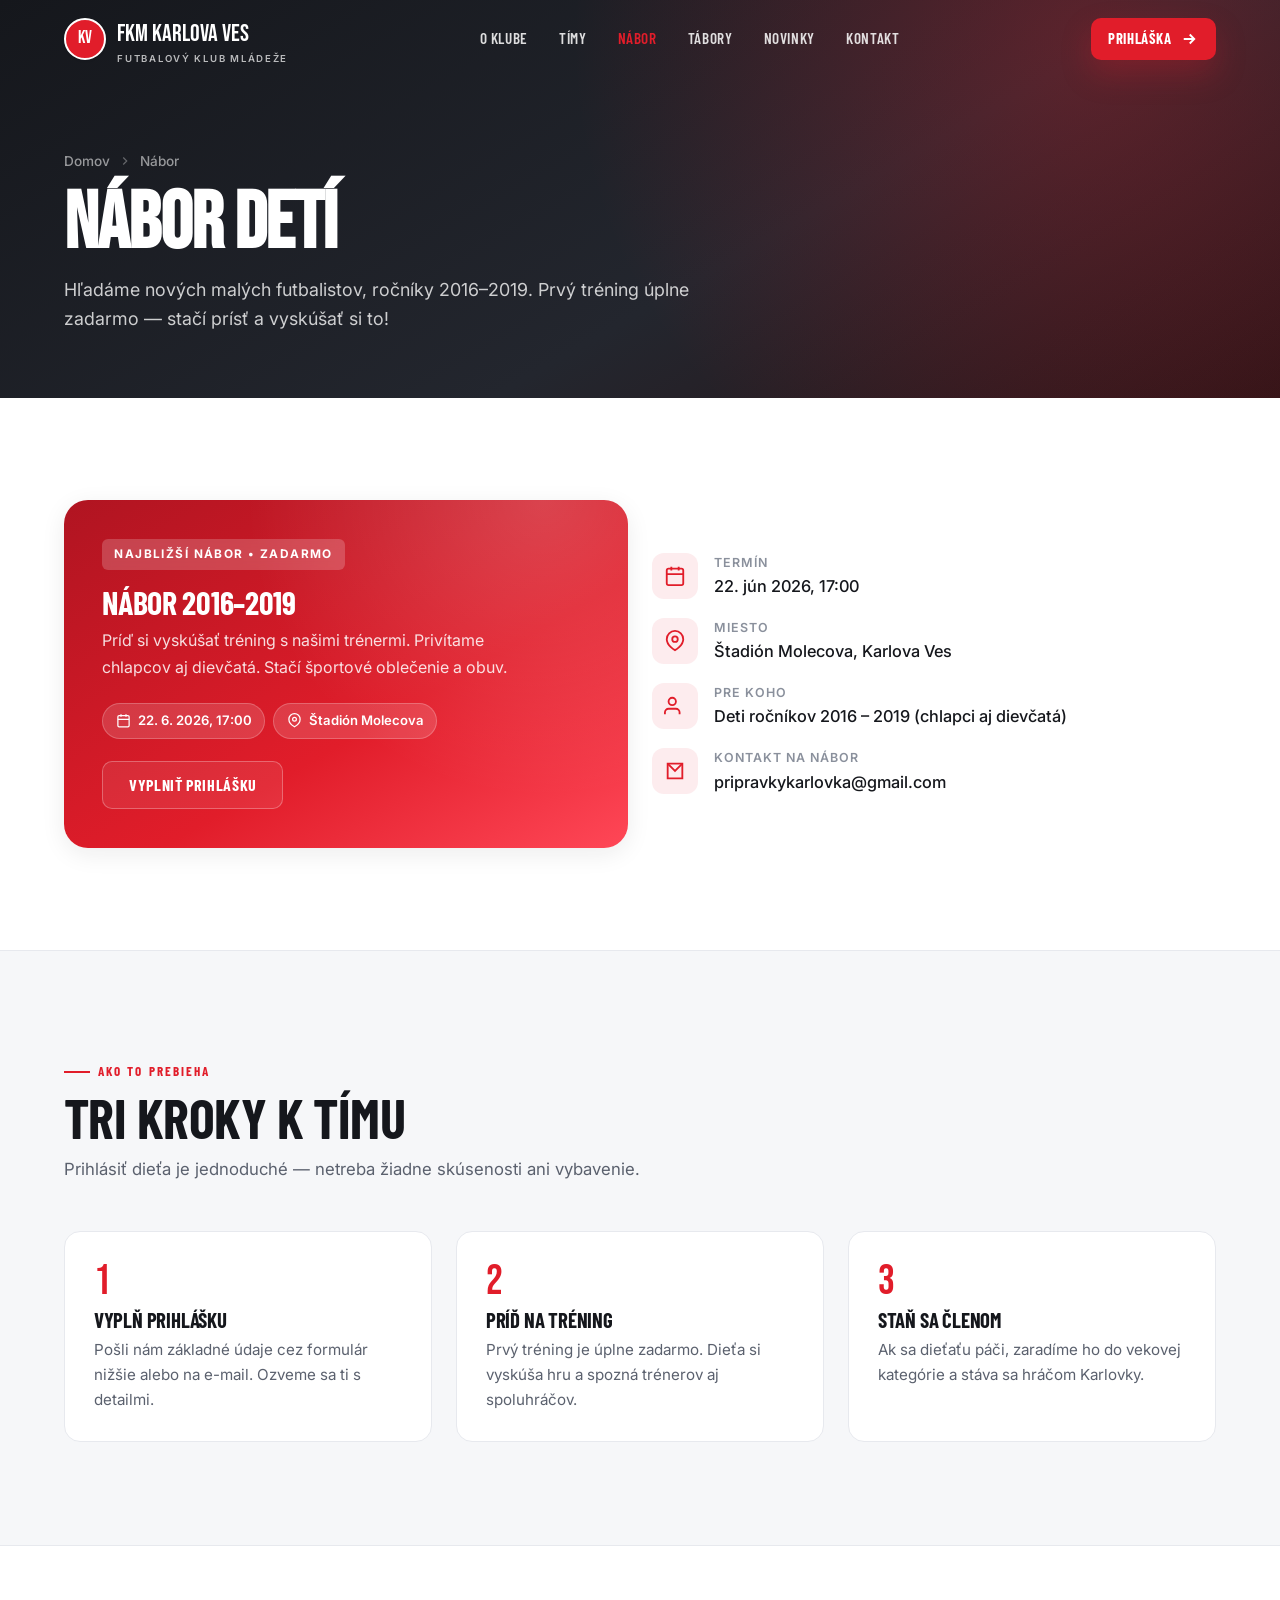
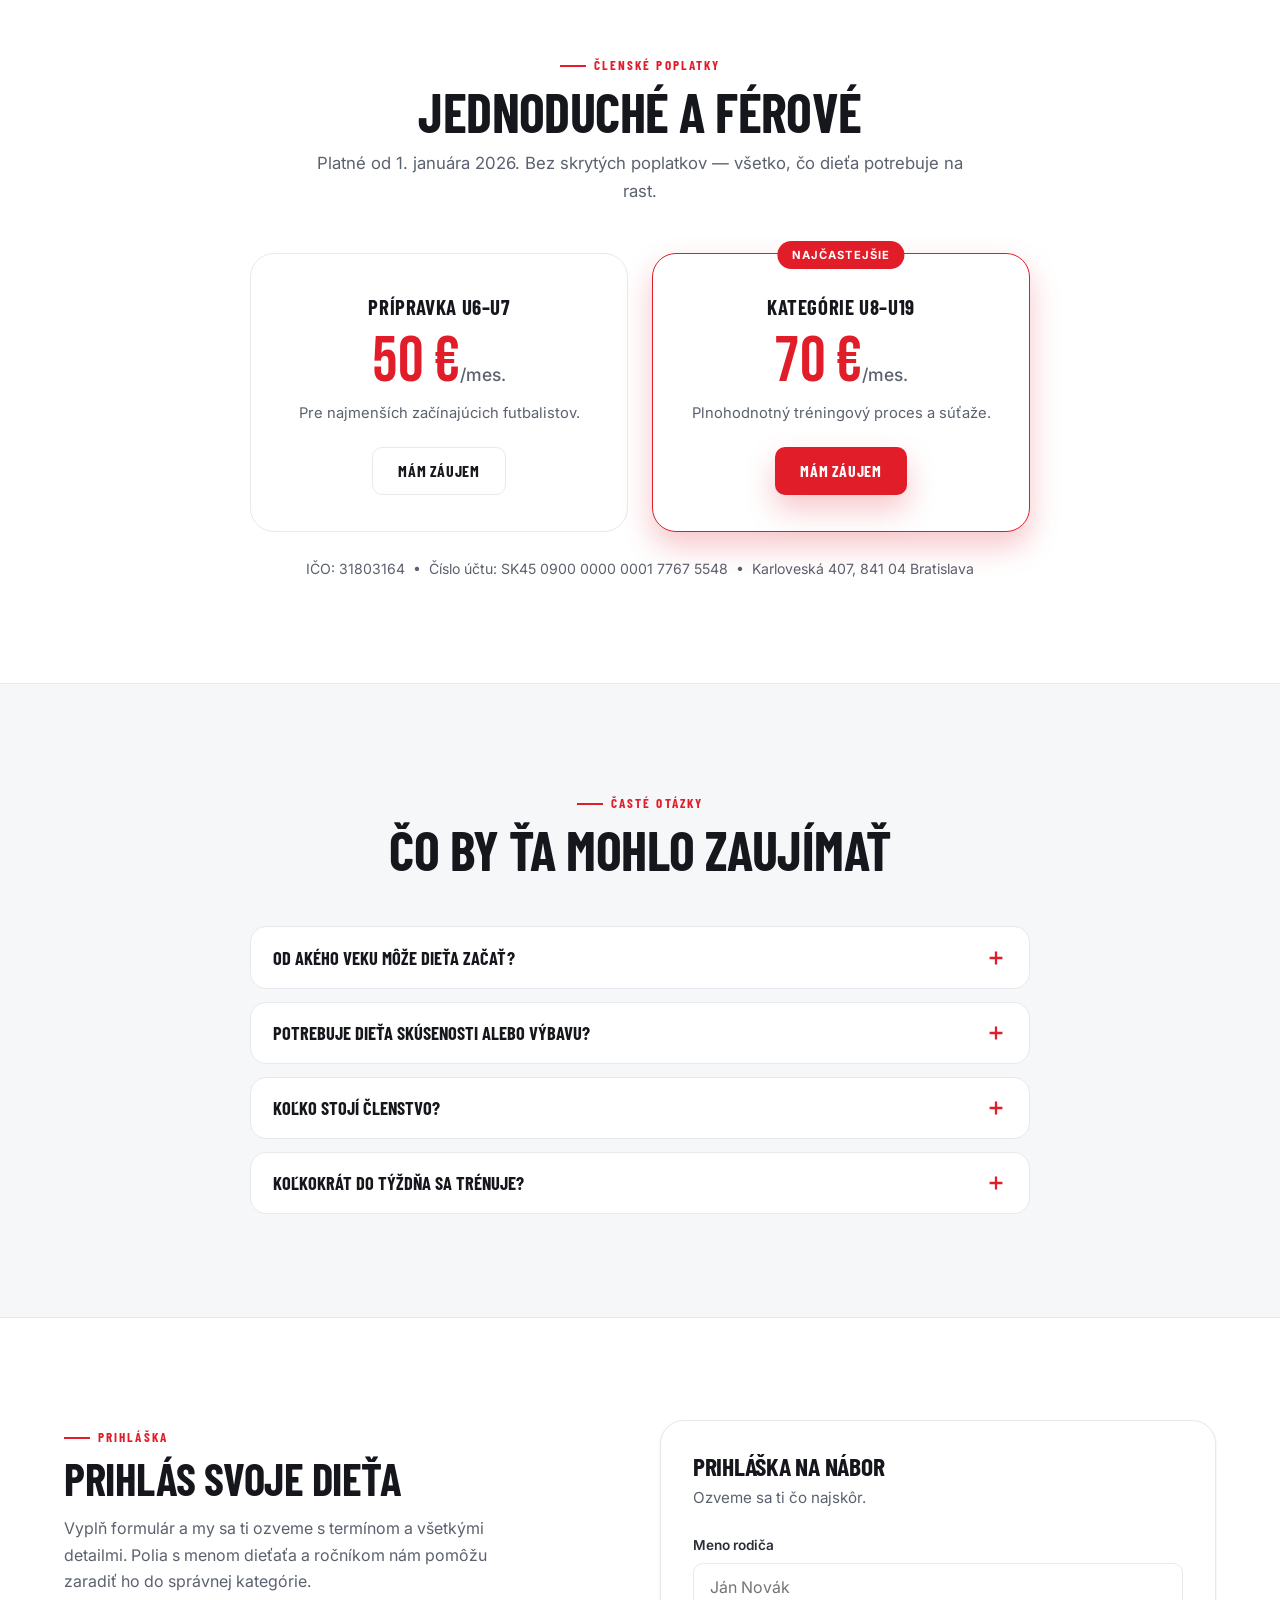
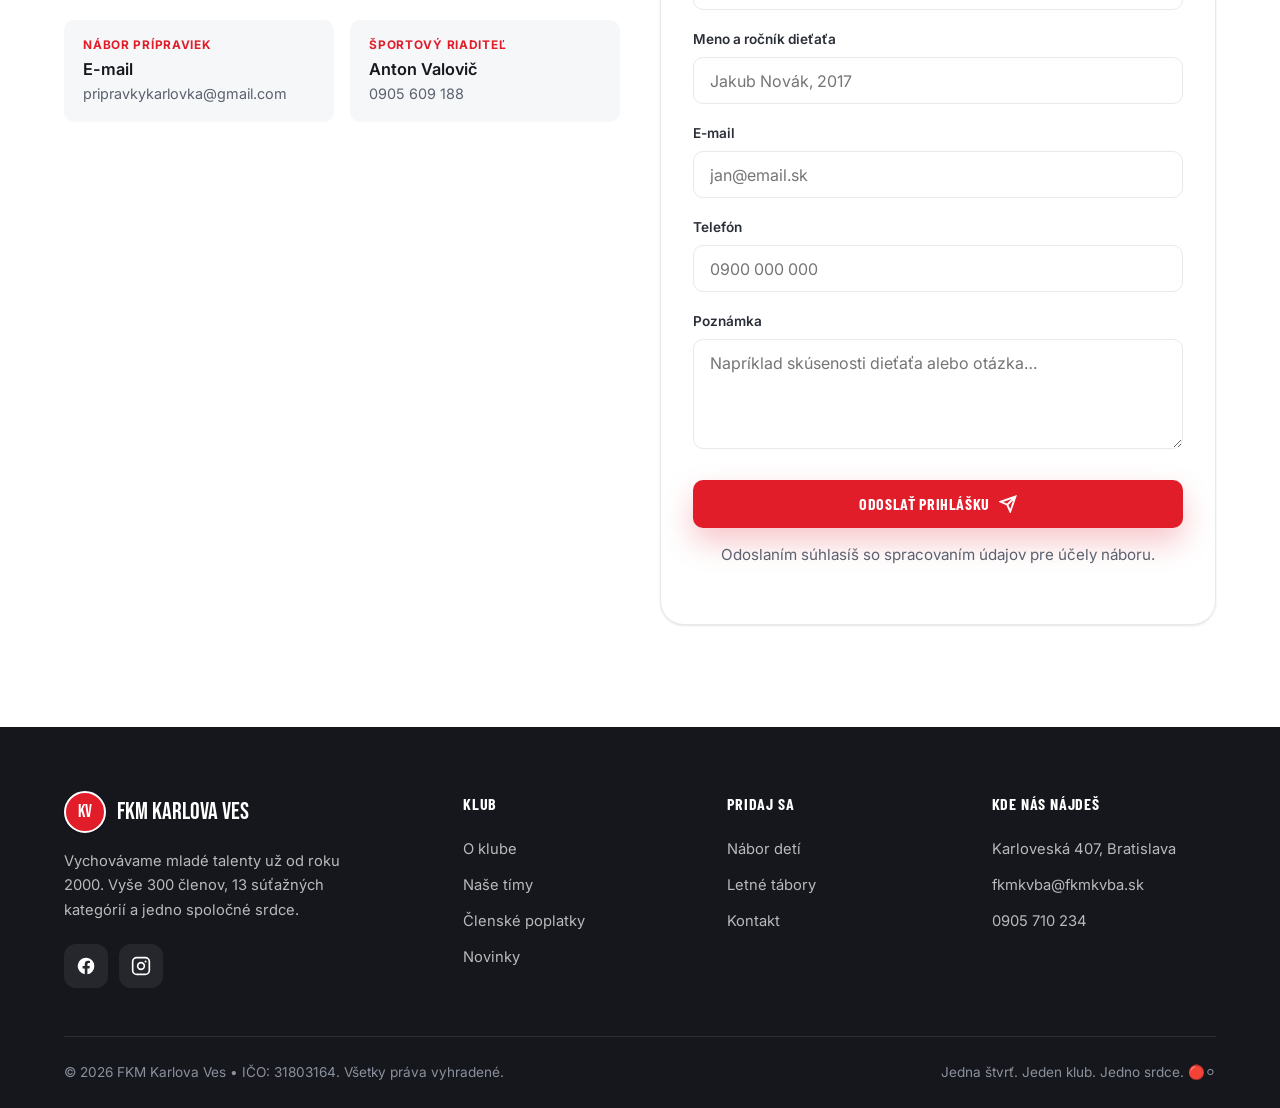
==== nabor.html @ a213abb6 "Add files via upload" ====
<!DOCTYPE html>
<html lang="sk">
<head>
<meta charset="UTF-8" />
<meta name="viewport" content="width=device-width, initial-scale=1.0" />
<title>Nábor detí — FKM Karlova Ves | Ročníky 2016–2019</title>
<meta name="description" content="Nábor detí do FKM Karlova Ves — ročníky 2016–2019, 22. júna 2026 o 17:00 na štadióne Molecova. Prvý tréning zadarmo. Členské poplatky a postup prihlásenia." />
<meta name="theme-color" content="#E11D2A" />
<link rel="preconnect" href="https://fonts.googleapis.com" />
<link rel="preconnect" href="https://fonts.gstatic.com" crossorigin />
<link href="https://fonts.googleapis.com/css2?family=Bebas+Neue&family=Barlow+Condensed:wght@500;600;700;800&family=Inter:wght@400;500;600;700&display=swap" rel="stylesheet" />
<link rel="stylesheet" href="css/styles.css" />
</head>
<body>

<header class="header" id="header">
  <div class="container nav">
    <a href="index.html" class="brand" aria-label="FKM Karlova Ves – domov"><span class="crest">KV</span><span>FKM Karlova Ves<small>Futbalový klub mládeže</small></span></a>
    <nav class="nav-links" aria-label="Hlavná navigácia">
      <a href="o-klube.html">O klube</a><a href="timy.html">Tímy</a><a href="nabor.html" class="active">Nábor</a><a href="tabory.html">Tábory</a><a href="novinky.html">Novinky</a><a href="kontakt.html">Kontakt</a>
    </nav>
    <div class="nav-cta nav-actions"><a href="#prihlaska" class="btn btn-primary">Prihláška <svg viewBox="0 0 24 24" fill="none" stroke="currentColor" stroke-width="2.5"><path d="M5 12h14M13 6l6 6-6 6"/></svg></a></div>
    <button class="burger" id="burger" aria-label="Otvoriť menu" aria-expanded="false"><svg viewBox="0 0 24 24" fill="none" stroke="currentColor" stroke-width="2"><path d="M4 7h16M4 12h16M4 17h16"/></svg></button>
  </div>
</header>
<div class="mobile-menu" id="mobileMenu">
  <div class="mm-top"><span class="brand"><span class="crest">KV</span></span><button class="mm-close" id="mmClose" aria-label="Zavrieť menu"><svg viewBox="0 0 24 24" fill="none" stroke="currentColor" stroke-width="2"><path d="M6 6l12 12M18 6L6 18"/></svg></button></div>
  <a href="o-klube.html">O klube</a><a href="timy.html">Tímy</a><a href="nabor.html">Nábor</a><a href="tabory.html">Tábory</a><a href="novinky.html">Novinky</a><a href="kontakt.html">Kontakt</a>
</div>

<section class="page-hero">
  <div class="container">
    <div class="breadcrumb"><a href="index.html">Domov</a><svg viewBox="0 0 24 24" fill="none" stroke="currentColor" stroke-width="2"><path d="M9 6l6 6-6 6"/></svg><span>Nábor</span></div>
    <h1>Nábor detí</h1>
    <p>Hľadáme nových malých futbalistov, ročníky 2016–2019. Prvý tréning úplne zadarmo — stačí prísť a vyskúšať si to!</p>
  </div>
</section>

<!-- KEY INFO -->
<section>
  <div class="container">
    <div class="highlights">
      <article class="promo promo-rec reveal">
        <div class="pc">
          <span class="ptag">Najbližší nábor • zadarmo</span>
          <h3>Nábor 2016–2019</h3>
          <p>Príď si vyskúšať tréning s našimi trénermi. Privítame chlapcov aj dievčatá. Stačí športové oblečenie a obuv.</p>
          <div class="pmeta">
            <span class="chip"><svg viewBox="0 0 24 24" fill="none" stroke="currentColor" stroke-width="2"><rect x="3" y="4" width="18" height="18" rx="2"/><path d="M16 2v4M8 2v4M3 10h18"/></svg>22. 6. 2026, 17:00</span>
            <span class="chip"><svg viewBox="0 0 24 24" fill="none" stroke="currentColor" stroke-width="2"><path d="M21 10c0 7-9 12-9 12s-9-5-9-12a9 9 0 0118 0z"/><circle cx="12" cy="10" r="3"/></svg>Štadión Molecova</span>
          </div>
          <a href="#prihlaska" class="btn btn-ghost">Vyplniť prihlášku</a>
        </div>
      </article>
      <div class="reveal" style="display:flex;flex-direction:column;justify-content:center;gap:1.1rem">
        <div class="info-row" style="border:none;padding:0;display:flex;gap:1rem">
          <div class="info-ic"><svg viewBox="0 0 24 24" fill="none" stroke="currentColor" stroke-width="2"><rect x="3" y="4" width="18" height="18" rx="2"/><path d="M16 2v4M8 2v4M3 10h18"/></svg></div>
          <div><div class="lbl">Termín</div><div class="val">22. jún 2026, 17:00</div></div>
        </div>
        <div class="info-row" style="border:none;padding:0;display:flex;gap:1rem">
          <div class="info-ic"><svg viewBox="0 0 24 24" fill="none" stroke="currentColor" stroke-width="2"><path d="M21 10c0 7-9 12-9 12s-9-5-9-12a9 9 0 0118 0z"/><circle cx="12" cy="10" r="3"/></svg></div>
          <div><div class="lbl">Miesto</div><div class="val">Štadión Molecova, Karlova Ves</div></div>
        </div>
        <div class="info-row" style="border:none;padding:0;display:flex;gap:1rem">
          <div class="info-ic"><svg viewBox="0 0 24 24" fill="none" stroke="currentColor" stroke-width="2"><path d="M17 21v-2a4 4 0 00-4-4H5a4 4 0 00-4 4v2"/><circle cx="9" cy="7" r="4"/></svg></div>
          <div><div class="lbl">Pre koho</div><div class="val">Deti ročníkov 2016 – 2019 (chlapci aj dievčatá)</div></div>
        </div>
        <div class="info-row" style="border:none;padding:0;display:flex;gap:1rem">
          <div class="info-ic"><svg viewBox="0 0 24 24" fill="none" stroke="currentColor" stroke-width="2"><path d="M4 4h16v16H4z"/><path d="M4 4l8 8 8-8"/></svg></div>
          <div><div class="lbl">Kontakt na nábor</div><div class="val"><a href="mailto:pripravkykarlovka@gmail.com">pripravkykarlovka@gmail.com</a></div></div>
        </div>
      </div>
    </div>
  </div>
</section>

<!-- STEPS -->
<section class="stats-band">
  <div class="container">
    <div class="section-head reveal">
      <span class="eyebrow">Ako to prebieha</span>
      <h2>Tri kroky k tímu</h2>
      <p>Prihlásiť dieťa je jednoduché — netreba žiadne skúsenosti ani vybavenie.</p>
    </div>
    <div class="steps">
      <div class="step reveal"><div class="num">1</div><h3>Vyplň prihlášku</h3><p>Pošli nám základné údaje cez formulár nižšie alebo na e-mail. Ozveme sa ti s detailmi.</p></div>
      <div class="step reveal"><div class="num">2</div><h3>Príď na tréning</h3><p>Prvý tréning je úplne zadarmo. Dieťa si vyskúša hru a spozná trénerov aj spoluhráčov.</p></div>
      <div class="step reveal"><div class="num">3</div><h3>Staň sa členom</h3><p>Ak sa dieťaťu páči, zaradíme ho do vekovej kategórie a stáva sa hráčom Karlovky.</p></div>
    </div>
  </div>
</section>

<!-- FEES -->
<section id="poplatky">
  <div class="container">
    <div class="section-head center reveal">
      <span class="eyebrow">Členské poplatky</span>
      <h2>Jednoduché a férové</h2>
      <p>Platné od 1. januára 2026. Bez skrytých poplatkov — všetko, čo dieťa potrebuje na rast.</p>
    </div>
    <div class="fees-wrap reveal">
      <div class="fee-card">
        <div class="cat-name">Prípravka U6–U7</div>
        <div class="price">50 €<small>/mes.</small></div>
        <p class="desc">Pre najmenších začínajúcich futbalistov.</p>
        <a href="#prihlaska" class="btn btn-outline">Mám záujem</a>
      </div>
      <div class="fee-card feature-fee">
        <div class="cat-name">Kategórie U8–U19</div>
        <div class="price">70 €<small>/mes.</small></div>
        <p class="desc">Plnohodnotný tréningový proces a súťaže.</p>
        <a href="#prihlaska" class="btn btn-primary">Mám záujem</a>
      </div>
    </div>
    <p class="fee-note">IČO: 31803164 &nbsp;•&nbsp; Číslo účtu: SK45 0900 0000 0001 7767 5548 &nbsp;•&nbsp; Karloveská 407, 841 04 Bratislava</p>
  </div>
</section>

<!-- FAQ -->
<section class="stats-band">
  <div class="container">
    <div class="section-head center reveal">
      <span class="eyebrow">Časté otázky</span>
      <h2>Čo by ťa mohlo zaujímať</h2>
    </div>
    <div class="faq reveal">
      <div class="faq-item">
        <button class="faq-q" aria-expanded="false">Od akého veku môže dieťa začať?<svg viewBox="0 0 24 24" fill="none" stroke="currentColor" stroke-width="2.5"><path d="M12 5v14M5 12h14"/></svg></button>
        <div class="faq-a"><div class="faq-a-inner">Deti prijímame už od približne 5 rokov (kategória U6–U7). Aktuálny nábor je zameraný na ročníky 2016 – 2019, no ozvi sa nám aj v prípade iného veku — radi nájdeme vhodnú kategóriu.</div></div>
      </div>
      <div class="faq-item">
        <button class="faq-q" aria-expanded="false">Potrebuje dieťa skúsenosti alebo výbavu?<svg viewBox="0 0 24 24" fill="none" stroke="currentColor" stroke-width="2.5"><path d="M12 5v14M5 12h14"/></svg></button>
        <div class="faq-a"><div class="faq-a-inner">Nie. Na prvý tréning stačí športové oblečenie, obuv a chuť hrať. Žiadne predchádzajúce skúsenosti nie sú potrebné — všetko sa naučí u nás.</div></div>
      </div>
      <div class="faq-item">
        <button class="faq-q" aria-expanded="false">Koľko stojí členstvo?<svg viewBox="0 0 24 24" fill="none" stroke="currentColor" stroke-width="2.5"><path d="M12 5v14M5 12h14"/></svg></button>
        <div class="faq-a"><div class="faq-a-inner">Od 1. 1. 2026 je členské 70 € mesačne pre kategórie U8–U19 a 50 € mesačne pre U6–U7. Prvý tréning na nábore je zadarmo.</div></div>
      </div>
      <div class="faq-item">
        <button class="faq-q" aria-expanded="false">Koľkokrát do týždňa sa trénuje?<svg viewBox="0 0 24 24" fill="none" stroke="currentColor" stroke-width="2.5"><path d="M12 5v14M5 12h14"/></svg></button>
        <div class="faq-a"><div class="faq-a-inner">Závisí od kategórie — prípravky zvyčajne 2× týždenne, žiaci a dorast 3–4× týždenne. Presný rozpis dostaneš pri zaradení do tímu.</div></div>
      </div>
    </div>
  </div>
</section>

<!-- FORM -->
<section id="prihlaska">
  <div class="container">
    <div class="contact-wrap">
      <div class="reveal">
        <span class="eyebrow">Prihláška</span>
        <h2 style="font-size:clamp(2rem,4vw,2.8rem);text-transform:uppercase;margin:.4rem 0 .8rem">Prihlás svoje dieťa</h2>
        <p style="color:var(--muted);max-width:46ch">Vyplň formulár a my sa ti ozveme s termínom a všetkými detailmi. Polia s menom dieťaťa a ročníkom nám pomôžu zaradiť ho do správnej kategórie.</p>
        <div class="staff-grid" style="margin-top:1.6rem">
          <div class="staff"><div class="role">Nábor prípraviek</div><div class="name">E-mail</div><div class="ph"><a href="mailto:pripravkykarlovka@gmail.com">pripravkykarlovka@gmail.com</a></div></div>
          <div class="staff"><div class="role">Športový riaditeľ</div><div class="name">Anton Valovič</div><div class="ph">0905 609 188</div></div>
        </div>
      </div>
      <form class="form-card reveal" id="contactForm" novalidate>
        <h3>Prihláška na nábor</h3>
        <p>Ozveme sa ti čo najskôr.</p>
        <div class="field"><label for="cf-parent">Meno rodiča</label><input id="cf-parent" name="parent" type="text" placeholder="Ján Novák" required /></div>
        <div class="field"><label for="cf-child">Meno a ročník dieťaťa</label><input id="cf-child" name="child" type="text" placeholder="Jakub Novák, 2017" required /></div>
        <div class="field"><label for="cf-email">E-mail</label><input id="cf-email" name="email" type="email" placeholder="jan@email.sk" required /></div>
        <div class="field"><label for="cf-phone">Telefón</label><input id="cf-phone" name="phone" type="tel" placeholder="0900 000 000" /></div>
        <div class="field"><label for="cf-msg">Poznámka</label><textarea id="cf-msg" name="message" placeholder="Napríklad skúsenosti dieťaťa alebo otázka…"></textarea></div>
        <button type="submit" class="btn btn-primary">Odoslať prihlášku <svg viewBox="0 0 24 24" fill="none" stroke="currentColor" stroke-width="2.5"><path d="M22 2L11 13M22 2l-7 20-4-9-9-4z"/></svg></button>
        <p class="form-note">Odoslaním súhlasíš so spracovaním údajov pre účely náboru.</p>
      </form>
    </div>
  </div>
</section>

<footer class="footer">
  <div class="container">
    <div class="footer-grid">
      <div>
        <a href="index.html" class="brand"><span class="crest">KV</span><span>FKM Karlova Ves</span></a>
        <p class="footer-about">Vychovávame mladé talenty už od roku 2000. Vyše 300 členov, 13 súťažných kategórií a jedno spoločné srdce.</p>
        <div class="socials">
          <a href="https://facebook.com" class="soc" aria-label="Facebook" target="_blank" rel="noopener"><svg viewBox="0 0 24 24" fill="currentColor"><path d="M22 12a10 10 0 10-11.5 9.9v-7H7.9V12h2.6V9.8c0-2.6 1.5-4 3.9-4 1.1 0 2.3.2 2.3.2v2.5h-1.3c-1.3 0-1.7.8-1.7 1.6V12h2.9l-.5 2.9h-2.4v7A10 10 0 0022 12z"/></svg></a>
          <a href="https://instagram.com" class="soc" aria-label="Instagram" target="_blank" rel="noopener"><svg viewBox="0 0 24 24" fill="none" stroke="currentColor" stroke-width="2"><rect x="2" y="2" width="20" height="20" rx="5"/><circle cx="12" cy="12" r="4"/><circle cx="17.5" cy="6.5" r="1.2" fill="currentColor" stroke="none"/></svg></a>
        </div>
      </div>
      <div><h4>Klub</h4><ul><li><a href="o-klube.html">O klube</a></li><li><a href="timy.html">Naše tímy</a></li><li><a href="nabor.html">Členské poplatky</a></li><li><a href="novinky.html">Novinky</a></li></ul></div>
      <div><h4>Pridaj sa</h4><ul><li><a href="nabor.html">Nábor detí</a></li><li><a href="tabory.html">Letné tábory</a></li><li><a href="kontakt.html">Kontakt</a></li></ul></div>
      <div><h4>Kde nás nájdeš</h4><ul><li><a href="https://maps.google.com/?q=Karloveská+407+Bratislava" target="_blank" rel="noopener">Karloveská 407, Bratislava</a></li><li><a href="mailto:fkmkvba@fkmkvba.sk">fkmkvba@fkmkvba.sk</a></li><li><a href="tel:+421905710234">0905 710 234</a></li></ul></div>
    </div>
    <div class="footer-bottom"><span>© 2026 FKM Karlova Ves • IČO: 31803164. Všetky práva vyhradené.</span><span>Jedna štvrť. Jeden klub. Jedno srdce. 🔴⚪</span></div>
  </div>
</footer>
<script src="js/main.js"></script>
</body>
</html>
---- css/styles.css ----
/* ============ DESIGN TOKENS ============ */
:root{
  --red:        #E11D2A;
  --red-dark:   #B01421;
  --red-soft:   #FDECEE;
  --red-glow:   rgba(225,29,42,.25);

  --ink:        #15171C;
  --ink-2:      #2A2E37;
  --muted:      #5B616E;
  --muted-2:    #8A909C;
  --line:       #E7E9EE;

  --bg:         #FFFFFF;
  --bg-soft:    #F6F7F9;
  --bg-dark:    #15171C;
  --bg-dark-2:  #1D2026;

  --white:      #FFFFFF;

  --font-display: 'Bebas Neue', 'Barlow Condensed', sans-serif;
  --font-head:    'Barlow Condensed', sans-serif;
  --font-body:    'Inter', system-ui, sans-serif;

  --radius:     16px;
  --radius-sm:  10px;
  --radius-lg:  24px;
  --shadow-sm:  0 1px 2px rgba(20,23,28,.06), 0 1px 3px rgba(20,23,28,.05);
  --shadow:     0 6px 24px rgba(20,23,28,.08);
  --shadow-lg:  0 18px 50px rgba(20,23,28,.16);
  --shadow-red: 0 14px 30px var(--red-glow);

  --container:  1200px;
  --ease:       cubic-bezier(.22,.61,.36,1);
}

/* ============ RESET ============ */
*,*::before,*::after{box-sizing:border-box;margin:0;padding:0}
html{scroll-behavior:smooth;-webkit-text-size-adjust:100%}
body{
  font-family:var(--font-body);
  color:var(--ink);
  background:var(--bg);
  line-height:1.65;
  font-size:16px;
  -webkit-font-smoothing:antialiased;
  overflow-x:hidden;
}
img{max-width:100%;display:block}
a{color:inherit;text-decoration:none}
button{font-family:inherit;cursor:pointer;border:none;background:none}
ul{list-style:none}
:focus-visible{outline:3px solid var(--red);outline-offset:2px;border-radius:4px}

/* ============ TYPOGRAPHY ============ */
h1,h2,h3{font-family:var(--font-head);font-weight:700;line-height:1.05;letter-spacing:-.01em}
.display{font-family:var(--font-display);font-weight:400;letter-spacing:.01em;line-height:.92}
.eyebrow{
  font-family:var(--font-head);font-weight:700;text-transform:uppercase;
  letter-spacing:.16em;font-size:.82rem;color:var(--red);
  display:inline-flex;align-items:center;gap:.5rem;
}
.eyebrow::before{content:"";width:26px;height:2px;background:var(--red);display:inline-block}

/* ============ LAYOUT ============ */
.container{width:100%;max-width:var(--container);margin-inline:auto;padding-inline:24px}
section{padding-block:clamp(56px,8vw,104px)}
.section-head{max-width:680px;margin-bottom:48px}
.section-head h2{font-size:clamp(2.1rem,5vw,3.4rem);text-transform:uppercase;margin:.4rem 0 .6rem}
.section-head p{color:var(--muted);font-size:1.05rem}
.section-head.center{margin-inline:auto;text-align:center}
.section-head.center .eyebrow{justify-content:center}

/* ============ BUTTONS ============ */
.btn{
  display:inline-flex;align-items:center;justify-content:center;gap:.55rem;
  font-family:var(--font-head);font-weight:700;text-transform:uppercase;letter-spacing:.04em;
  font-size:1rem;padding:.85rem 1.6rem;border-radius:var(--radius-sm);
  transition:transform .18s var(--ease),box-shadow .18s var(--ease),background .18s var(--ease),color .18s var(--ease);
  white-space:nowrap;line-height:1;min-height:48px;
}
.btn svg{width:18px;height:18px}
.btn-primary{background:var(--red);color:#fff;box-shadow:var(--shadow-red)}
.btn-primary:hover{background:var(--red-dark);transform:translateY(-2px);box-shadow:0 18px 38px var(--red-glow)}
.btn-ghost{background:rgba(255,255,255,.08);color:#fff;border:1.5px solid rgba(255,255,255,.28)}
.btn-ghost:hover{background:rgba(255,255,255,.16);transform:translateY(-2px)}
.btn-dark{background:var(--ink);color:#fff}
.btn-dark:hover{background:#000;transform:translateY(-2px)}
.btn-outline{background:#fff;color:var(--ink);border:1.5px solid var(--line)}
.btn-outline:hover{border-color:var(--red);color:var(--red);transform:translateY(-2px)}
.btn-sm{padding:.55rem 1.1rem;min-height:42px;font-size:.88rem}

/* ============ HEADER ============ */
.header{
  position:fixed;top:0;left:0;right:0;z-index:50;
  transition:background .3s var(--ease),box-shadow .3s var(--ease),padding .3s var(--ease);
  padding:14px 0;
}
.header.scrolled{background:rgba(255,255,255,.92);backdrop-filter:blur(14px);box-shadow:0 1px 0 var(--line),var(--shadow-sm)}
/* solid header variant for pages without a dark hero behind it */
.header.solid{background:rgba(255,255,255,.92);backdrop-filter:blur(14px);box-shadow:0 1px 0 var(--line),var(--shadow-sm)}
.header.solid .brand,.header.solid .nav-links a{color:var(--ink)}
.header.solid .crest{border-color:var(--red)}
.nav{display:flex;align-items:center;justify-content:space-between;gap:1.5rem}
.brand{display:flex;align-items:center;gap:.7rem;font-family:var(--font-display);font-size:1.5rem;color:#fff;transition:color .3s}
.header.scrolled .brand{color:var(--ink)}
.crest{
  width:42px;height:42px;border-radius:50%;flex-shrink:0;
  background:var(--red);display:grid;place-items:center;color:#fff;
  font-family:var(--font-display);font-size:1.15rem;box-shadow:var(--shadow-sm);
  border:2.5px solid #fff;letter-spacing:.02em;
}
.header.scrolled .crest{border-color:var(--red);background:var(--red)}
.brand small{display:block;font-family:var(--font-body);font-size:.6rem;font-weight:600;letter-spacing:.18em;text-transform:uppercase;opacity:.7;line-height:1}
.nav-links{display:flex;align-items:center;gap:.35rem}
.nav-links a{
  font-family:var(--font-head);font-weight:600;text-transform:uppercase;letter-spacing:.04em;
  font-size:.95rem;color:rgba(255,255,255,.85);padding:.5rem .8rem;border-radius:8px;transition:color .2s,background .2s;
}
.header.scrolled .nav-links a{color:var(--ink-2)}
.nav-links a:hover{color:#fff;background:rgba(255,255,255,.12)}
.header.scrolled .nav-links a:hover{color:var(--red);background:var(--red-soft)}
.nav-links a.active{color:var(--red)}
.header.scrolled .nav-links a.active,.header.solid .nav-links a.active{color:var(--red);background:var(--red-soft)}
.nav-cta{display:flex;align-items:center;gap:.6rem}
.nav-actions .btn{padding:.6rem 1.1rem;min-height:42px;font-size:.92rem}
.burger{display:none;width:46px;height:46px;border-radius:10px;background:rgba(255,255,255,.12);color:#fff;place-items:center}
.header.scrolled .burger,.header.solid .burger{background:var(--bg-soft);color:var(--ink)}
.burger svg{width:24px;height:24px}

/* mobile menu */
.mobile-menu{
  position:fixed;inset:0;z-index:60;background:var(--bg-dark);
  display:flex;flex-direction:column;padding:24px;
  transform:translateX(100%);transition:transform .35s var(--ease);
}
.mobile-menu.open{transform:translateX(0)}
.mobile-menu .mm-top{display:flex;justify-content:space-between;align-items:center;margin-bottom:2rem}
.mobile-menu a{
  font-family:var(--font-head);font-weight:700;text-transform:uppercase;font-size:1.6rem;
  color:#fff;padding:.7rem 0;border-bottom:1px solid rgba(255,255,255,.1);letter-spacing:.02em;
}
.mobile-menu a:active{color:var(--red)}
.mm-close{width:46px;height:46px;border-radius:10px;background:rgba(255,255,255,.1);color:#fff;display:grid;place-items:center}
.mm-close svg{width:26px;height:26px}

/* ============ HERO (home) ============ */
.hero{
  position:relative;min-height:100svh;display:flex;align-items:center;
  background:linear-gradient(160deg,#15171C 0%,#23262E 55%,#2C1417 100%);
  color:#fff;overflow:hidden;padding-top:90px;
}
.hero::before{
  content:"";position:absolute;inset:0;
  background:
    radial-gradient(circle at 80% 18%,rgba(225,29,42,.32),transparent 42%),
    radial-gradient(circle at 12% 88%,rgba(225,29,42,.14),transparent 40%);
  pointer-events:none;
}
.hero-grid{
  position:absolute;inset:0;opacity:.06;pointer-events:none;
  background-image:linear-gradient(rgba(255,255,255,.6) 1px,transparent 1px),linear-gradient(90deg,rgba(255,255,255,.6) 1px,transparent 1px);
  background-size:64px 64px;mask-image:radial-gradient(circle at 70% 40%,#000,transparent 75%);
}
.hero .container{position:relative;z-index:2;width:100%}
.hero-inner{display:grid;grid-template-columns:1.15fr .85fr;gap:3rem;align-items:center}
.hero-badge{
  display:inline-flex;align-items:center;gap:.6rem;padding:.45rem .9rem;border-radius:100px;
  background:rgba(255,255,255,.08);border:1px solid rgba(255,255,255,.18);
  font-size:.82rem;font-weight:600;letter-spacing:.04em;margin-bottom:1.4rem;backdrop-filter:blur(8px);
}
.hero-badge .dot{width:8px;height:8px;border-radius:50%;background:#3DDC84;box-shadow:0 0 0 4px rgba(61,220,132,.2);animation:pulse 2s infinite}
@keyframes pulse{50%{box-shadow:0 0 0 8px rgba(61,220,132,0)}}
.hero h1{font-family:var(--font-display);font-size:clamp(3.4rem,9vw,6.6rem);text-transform:uppercase;line-height:.88;margin-bottom:1.2rem}
.hero h1 .accent{color:var(--red);display:block}
.hero-lead{font-size:1.18rem;color:rgba(255,255,255,.82);max-width:48ch;margin-bottom:2rem}
.hero-actions{display:flex;flex-wrap:wrap;gap:.9rem;margin-bottom:2.6rem}
.hero-stats{display:flex;gap:2.4rem;flex-wrap:wrap}
.hero-stat .num{font-family:var(--font-display);font-size:2.6rem;color:#fff;line-height:1}
.hero-stat .num span{color:var(--red)}
.hero-stat .lbl{font-size:.82rem;color:rgba(255,255,255,.6);text-transform:uppercase;letter-spacing:.08em;font-weight:600}

/* hero card */
.hero-card{
  background:rgba(255,255,255,.06);border:1px solid rgba(255,255,255,.14);
  border-radius:var(--radius-lg);padding:1.8rem;backdrop-filter:blur(12px);box-shadow:var(--shadow-lg);
}
.hero-card .hc-tag{display:inline-flex;align-items:center;gap:.4rem;font-size:.72rem;font-weight:700;letter-spacing:.12em;text-transform:uppercase;color:var(--red);background:var(--red-soft);padding:.35rem .7rem;border-radius:6px;margin-bottom:1.1rem}
.hero-card h3{font-size:1.7rem;text-transform:uppercase;margin-bottom:.3rem}
.hero-card p{color:rgba(255,255,255,.72);font-size:.96rem;margin-bottom:1.3rem}
.hc-meta{display:flex;flex-direction:column;gap:.7rem;margin-bottom:1.4rem}
.hc-row{display:flex;align-items:center;gap:.7rem;font-size:.95rem;color:rgba(255,255,255,.9)}
.hc-row svg{width:18px;height:18px;color:var(--red);flex-shrink:0}
.hero-card .btn{width:100%}

/* ============ PAGE HERO (subpages) ============ */
.page-hero{
  position:relative;background:linear-gradient(150deg,#15171C 0%,#23262E 60%,#2C1417 100%);
  color:#fff;padding:150px 0 64px;overflow:hidden;
}
.page-hero::before{
  content:"";position:absolute;inset:0;pointer-events:none;
  background:radial-gradient(circle at 85% 10%,rgba(225,29,42,.3),transparent 45%);
}
.page-hero .container{position:relative;z-index:2}
.breadcrumb{display:flex;align-items:center;gap:.5rem;font-size:.85rem;color:rgba(255,255,255,.55);margin-bottom:1rem;font-weight:500}
.breadcrumb a:hover{color:#fff}
.breadcrumb svg{width:14px;height:14px;opacity:.6}
.page-hero h1{font-family:var(--font-display);font-size:clamp(2.8rem,7vw,5rem);text-transform:uppercase;line-height:.92}
.page-hero p{color:rgba(255,255,255,.78);font-size:1.12rem;max-width:60ch;margin-top:.8rem}

/* marquee */
.marquee{background:var(--red);color:#fff;overflow:hidden;padding:.7rem 0;white-space:nowrap}
.marquee-track{display:inline-flex;gap:3rem;animation:scroll 28s linear infinite;font-family:var(--font-head);font-weight:700;text-transform:uppercase;letter-spacing:.08em;font-size:1rem}
.marquee-track span{display:inline-flex;align-items:center;gap:1rem}
.marquee-track span::after{content:"●";font-size:.5rem;opacity:.7}
@keyframes scroll{to{transform:translateX(-50%)}}

/* ============ STATS / TRUST ============ */
.stats-band{background:var(--bg-soft);border-block:1px solid var(--line)}
.stats-grid{display:grid;grid-template-columns:repeat(4,1fr);gap:1.5rem}
.stat-card{text-align:center;padding:1.2rem}
.stat-card .n{font-family:var(--font-display);font-size:clamp(2.6rem,6vw,3.8rem);color:var(--red);line-height:1}
.stat-card .t{font-family:var(--font-head);font-weight:600;text-transform:uppercase;letter-spacing:.05em;color:var(--ink-2);font-size:1rem;margin-top:.2rem}
.stat-card .s{font-size:.85rem;color:var(--muted)}

/* ============ HIGHLIGHT (recruitment + camp) ============ */
.highlights{display:grid;grid-template-columns:1fr 1fr;gap:1.5rem}
.promo{
  position:relative;border-radius:var(--radius-lg);overflow:hidden;padding:2.4rem;color:#fff;
  min-height:320px;display:flex;flex-direction:column;justify-content:flex-end;
  transition:transform .25s var(--ease),box-shadow .25s var(--ease);box-shadow:var(--shadow);
}
.promo:hover{transform:translateY(-4px);box-shadow:var(--shadow-lg)}
.promo-rec{background:linear-gradient(150deg,#B01421,#E11D2A 60%,#FF4757)}
.promo-camp{background:linear-gradient(150deg,#1D2026,#2A2E37 55%,#3A2418)}
.promo::after{content:"";position:absolute;inset:0;background:radial-gradient(circle at 85% 0%,rgba(255,255,255,.18),transparent 50%);pointer-events:none}
.promo .pc{position:relative;z-index:2}
.promo .ptag{display:inline-block;font-size:.74rem;font-weight:700;letter-spacing:.12em;text-transform:uppercase;background:rgba(255,255,255,.2);padding:.35rem .75rem;border-radius:6px;margin-bottom:1rem;backdrop-filter:blur(4px)}
.promo h3{font-size:2rem;text-transform:uppercase;line-height:1;margin-bottom:.6rem}
.promo p{color:rgba(255,255,255,.85);margin-bottom:1.4rem;max-width:42ch}
.promo .pmeta{display:flex;flex-wrap:wrap;gap:.5rem;margin-bottom:1.4rem}
.chip{display:inline-flex;align-items:center;gap:.4rem;font-size:.82rem;font-weight:600;background:rgba(255,255,255,.14);border:1px solid rgba(255,255,255,.22);padding:.4rem .8rem;border-radius:100px}
.chip svg{width:15px;height:15px}

/* ============ WHY US / FEATURES ============ */
.why-grid{display:grid;grid-template-columns:repeat(3,1fr);gap:1.5rem}
.feature{
  background:#fff;border:1px solid var(--line);border-radius:var(--radius);padding:2rem;
  transition:transform .22s var(--ease),box-shadow .22s var(--ease),border-color .22s var(--ease);
}
.feature:hover{transform:translateY(-4px);box-shadow:var(--shadow);border-color:transparent}
.feature .ic{width:56px;height:56px;border-radius:14px;background:var(--red-soft);color:var(--red);display:grid;place-items:center;margin-bottom:1.2rem}
.feature .ic svg{width:28px;height:28px}
.feature h3{font-size:1.4rem;text-transform:uppercase;margin-bottom:.5rem}
.feature p{color:var(--muted);font-size:.97rem}

/* ============ TEAMS ============ */
.teams-tabs{display:flex;gap:.5rem;flex-wrap:wrap;margin-bottom:2rem}
.tab{
  font-family:var(--font-head);font-weight:600;text-transform:uppercase;letter-spacing:.03em;font-size:.95rem;
  padding:.6rem 1.2rem;border-radius:100px;background:var(--bg-soft);color:var(--ink-2);
  border:1.5px solid transparent;transition:all .2s;min-height:44px;
}
.tab:hover{border-color:var(--line)}
.tab.active{background:var(--ink);color:#fff}
.teams-grid{display:grid;grid-template-columns:repeat(4,1fr);gap:1rem}
.team-card{
  background:#fff;border:1px solid var(--line);border-radius:var(--radius);padding:1.5rem;
  transition:transform .2s var(--ease),box-shadow .2s var(--ease),border-color .2s;position:relative;overflow:hidden;
}
.team-card::before{content:"";position:absolute;top:0;left:0;width:100%;height:4px;background:var(--red);transform:scaleX(0);transform-origin:left;transition:transform .25s var(--ease)}
.team-card:hover{transform:translateY(-4px);box-shadow:var(--shadow);border-color:transparent}
.team-card:hover::before{transform:scaleX(1)}
.team-card .age{font-family:var(--font-display);font-size:2.4rem;color:var(--ink);line-height:1}
.team-card .yr{font-size:.85rem;color:var(--muted);font-weight:500;margin-bottom:.8rem}
.team-card .cat{display:inline-block;font-size:.72rem;font-weight:700;letter-spacing:.08em;text-transform:uppercase;color:var(--red);background:var(--red-soft);padding:.25rem .6rem;border-radius:5px}
.team-card.hidden{display:none}
.team-card .tmeta{margin-top:1rem;padding-top:1rem;border-top:1px solid var(--line);font-size:.85rem;color:var(--muted);display:flex;flex-direction:column;gap:.35rem}
.team-card .tmeta b{color:var(--ink-2);font-weight:600}

/* ============ COACHES ============ */
.coach-grid{display:grid;grid-template-columns:repeat(3,1fr);gap:1.5rem}
.coach-card{background:#fff;border:1px solid var(--line);border-radius:var(--radius);padding:1.8rem;text-align:center;transition:transform .2s,box-shadow .2s}
.coach-card:hover{transform:translateY(-4px);box-shadow:var(--shadow)}
.coach-avatar{width:84px;height:84px;border-radius:50%;margin:0 auto 1rem;background:linear-gradient(140deg,var(--red),var(--red-dark));display:grid;place-items:center;font-family:var(--font-display);font-size:1.8rem;color:#fff}
.coach-card .role{font-size:.74rem;font-weight:700;letter-spacing:.08em;text-transform:uppercase;color:var(--red);margin-bottom:.2rem}
.coach-card .name{font-family:var(--font-head);font-weight:700;font-size:1.35rem;text-transform:uppercase}
.coach-card .meta{color:var(--muted);font-size:.9rem;margin-top:.4rem}

/* ============ TABLE / SCHEDULE ============ */
.table-wrap{overflow-x:auto;border:1px solid var(--line);border-radius:var(--radius);background:#fff}
table.data{width:100%;border-collapse:collapse;min-width:520px}
table.data th,table.data td{padding:.9rem 1.1rem;text-align:left;font-size:.95rem;border-bottom:1px solid var(--line)}
table.data th{font-family:var(--font-head);text-transform:uppercase;letter-spacing:.04em;font-size:.85rem;color:var(--ink-2);background:var(--bg-soft)}
table.data tr:last-child td{border-bottom:none}
table.data td .pill{display:inline-block;font-size:.72rem;font-weight:700;text-transform:uppercase;color:var(--red);background:var(--red-soft);padding:.2rem .5rem;border-radius:5px}

/* ============ FEES ============ */
.fees-wrap{display:grid;grid-template-columns:1fr 1fr;gap:1.5rem;max-width:780px;margin-inline:auto}
.fee-card{
  border:1.5px solid var(--line);border-radius:var(--radius-lg);padding:2.2rem;text-align:center;background:#fff;
  transition:transform .2s,box-shadow .2s;
}
.fee-card.feature-fee{border-color:var(--red);box-shadow:var(--shadow-red);position:relative}
.fee-card.feature-fee::before{content:"Najčastejšie";position:absolute;top:-13px;left:50%;transform:translateX(-50%);background:var(--red);color:#fff;font-size:.7rem;font-weight:700;letter-spacing:.1em;text-transform:uppercase;padding:.3rem .9rem;border-radius:100px}
.fee-card .cat-name{font-family:var(--font-head);font-weight:700;text-transform:uppercase;font-size:1.3rem;letter-spacing:.03em}
.fee-card .price{font-family:var(--font-display);font-size:4rem;color:var(--red);line-height:1;margin:.4rem 0}
.fee-card .price small{font-size:1.1rem;color:var(--muted);font-family:var(--font-body);font-weight:500}
.fee-card .desc{color:var(--muted);font-size:.92rem;margin-bottom:1.4rem}
.fee-note{text-align:center;color:var(--muted);font-size:.88rem;margin-top:1.6rem}

/* ============ PROSE / CONTENT ============ */
.prose{max-width:760px;color:var(--ink-2);font-size:1.05rem}
.prose h2{font-size:clamp(1.8rem,4vw,2.6rem);text-transform:uppercase;margin:2rem 0 .8rem}
.prose h3{font-size:1.5rem;text-transform:uppercase;margin:1.6rem 0 .6rem}
.prose p{margin-bottom:1rem;color:var(--muted)}
.prose ul.ticks{margin:1rem 0 1.4rem;display:grid;gap:.6rem}
.prose ul.ticks li{position:relative;padding-left:2rem;color:var(--ink-2)}
.prose ul.ticks li::before{content:"";position:absolute;left:0;top:2px;width:22px;height:22px;border-radius:50%;background:var(--red-soft);background-image:url("data:image/svg+xml,%3Csvg xmlns='http://www.w3.org/2000/svg' width='14' height='14' viewBox='0 0 24 24' fill='none' stroke='%23E11D2A' stroke-width='3' stroke-linecap='round' stroke-linejoin='round'%3E%3Cpath d='M20 6L9 17l-5-5'/%3E%3C/svg%3E");background-repeat:no-repeat;background-position:center}

/* ============ DOCS LIST ============ */
.doc-list{display:grid;gap:.8rem}
.doc{display:flex;align-items:center;gap:1rem;padding:1.1rem 1.3rem;background:#fff;border:1px solid var(--line);border-radius:var(--radius);transition:border-color .2s,box-shadow .2s,transform .2s}
.doc:hover{border-color:var(--red);box-shadow:var(--shadow-sm);transform:translateX(3px)}
.doc .doc-ic{width:44px;height:44px;border-radius:10px;background:var(--red-soft);color:var(--red);display:grid;place-items:center;flex-shrink:0}
.doc .doc-ic svg{width:22px;height:22px}
.doc .doc-info{flex:1}
.doc .doc-info b{display:block;font-family:var(--font-head);font-weight:700;font-size:1.1rem}
.doc .doc-info span{font-size:.85rem;color:var(--muted)}
.doc .doc-arrow{color:var(--muted-2)}
.doc .doc-arrow svg{width:20px;height:20px}

/* ============ STEPS ============ */
.steps{display:grid;grid-template-columns:repeat(3,1fr);gap:1.5rem;counter-reset:step}
.step{background:#fff;border:1px solid var(--line);border-radius:var(--radius);padding:1.8rem;position:relative}
.step .num{counter-increment:step;font-family:var(--font-display);font-size:2.6rem;color:var(--red);line-height:1}
.step h3{font-size:1.3rem;text-transform:uppercase;margin:.4rem 0 .4rem}
.step p{color:var(--muted);font-size:.95rem}

/* ============ FAQ ============ */
.faq{max-width:780px;margin-inline:auto;display:grid;gap:.8rem}
.faq-item{border:1px solid var(--line);border-radius:var(--radius);background:#fff;overflow:hidden}
.faq-q{width:100%;display:flex;justify-content:space-between;align-items:center;gap:1rem;padding:1.2rem 1.4rem;font-family:var(--font-head);font-weight:700;font-size:1.15rem;text-transform:uppercase;text-align:left;color:var(--ink)}
.faq-q svg{width:22px;height:22px;color:var(--red);flex-shrink:0;transition:transform .25s var(--ease)}
.faq-item.open .faq-q svg{transform:rotate(45deg)}
.faq-a{max-height:0;overflow:hidden;transition:max-height .3s var(--ease)}
.faq-a-inner{padding:0 1.4rem 1.3rem;color:var(--muted)}

/* ============ CTA BAND ============ */
.cta-band{background:linear-gradient(150deg,#B01421,#E11D2A 60%,#FF4757);color:#fff;border-radius:var(--radius-lg);padding:clamp(2.4rem,5vw,3.6rem);text-align:center;position:relative;overflow:hidden}
.cta-band::after{content:"";position:absolute;inset:0;background:radial-gradient(circle at 80% 0%,rgba(255,255,255,.18),transparent 50%);pointer-events:none}
.cta-band>*{position:relative;z-index:2}
.cta-band h2{font-size:clamp(2rem,5vw,3.2rem);text-transform:uppercase;margin-bottom:.6rem}
.cta-band p{color:rgba(255,255,255,.9);max-width:50ch;margin:0 auto 1.6rem}
.cta-band .btn{background:#fff;color:var(--red)}
.cta-band .btn:hover{background:var(--ink);color:#fff}

/* ============ PRESIDENT LETTER ============ */
.letter{background:var(--bg-dark);color:#fff;border-radius:var(--radius-lg);padding:clamp(2rem,5vw,3.5rem);position:relative;overflow:hidden}
.letter::before{content:"\201C";position:absolute;top:-40px;right:-20px;font-family:var(--font-display);font-size:18rem;color:rgba(225,29,42,.12);line-height:1}
.letter-inner{position:relative;z-index:2;display:grid;grid-template-columns:auto 1fr;gap:2rem;align-items:start}
.letter-avatar{width:96px;height:96px;border-radius:50%;background:var(--red);display:grid;place-items:center;font-family:var(--font-display);font-size:2.2rem;color:#fff;flex-shrink:0;border:3px solid rgba(255,255,255,.15)}
.letter blockquote{font-size:1.18rem;line-height:1.7;color:rgba(255,255,255,.9);font-style:normal}
.letter blockquote p{margin-bottom:1rem}
.letter .sign{margin-top:1.4rem;font-family:var(--font-head);font-weight:700;text-transform:uppercase;font-size:1.15rem}
.letter .sign small{display:block;font-family:var(--font-body);font-weight:500;text-transform:none;letter-spacing:0;color:var(--muted-2);font-size:.85rem}
.letter-more{margin-top:1rem;color:var(--red);font-weight:600;background:none;display:inline-flex;align-items:center;gap:.4rem;font-size:.95rem}
.letter-more svg{width:16px;height:16px;transition:transform .2s}
.letter-hidden{max-height:0;overflow:hidden;transition:max-height .4s var(--ease)}
.letter-hidden.open{max-height:600px}

/* ============ NEWS ============ */
.news-grid{display:grid;grid-template-columns:repeat(3,1fr);gap:1.5rem}
.news-card{
  background:#fff;border:1px solid var(--line);border-radius:var(--radius);overflow:hidden;
  transition:transform .22s var(--ease),box-shadow .22s var(--ease);display:flex;flex-direction:column;
}
.news-card:hover{transform:translateY(-4px);box-shadow:var(--shadow)}
.news-thumb{aspect-ratio:16/10;background:linear-gradient(135deg,var(--ink),var(--ink-2));position:relative;display:grid;place-items:center;color:rgba(255,255,255,.25)}
.news-thumb svg{width:48px;height:48px}
.news-thumb .nt-cat{position:absolute;top:12px;left:12px;font-size:.7rem;font-weight:700;letter-spacing:.08em;text-transform:uppercase;background:var(--red);color:#fff;padding:.3rem .7rem;border-radius:6px}
.news-body{padding:1.4rem;flex:1;display:flex;flex-direction:column}
.news-body .date{font-size:.8rem;color:var(--muted-2);font-weight:600;text-transform:uppercase;letter-spacing:.06em;margin-bottom:.5rem}
.news-body h3{font-size:1.25rem;line-height:1.15;margin-bottom:.5rem}
.news-body p{color:var(--muted);font-size:.92rem;flex:1}
.news-body .more{
  margin-top:1.2rem;align-self:flex-start;display:inline-flex;align-items:center;gap:.45rem;
  font-family:var(--font-head);font-weight:700;text-transform:uppercase;letter-spacing:.03em;font-size:.85rem;
  color:var(--ink);background:#fff;border:1.5px solid var(--line);padding:.55rem 1.1rem;border-radius:10px;min-height:42px;
  transition:border-color .2s,color .2s,background .2s;
}
.news-body .more:hover{border-color:var(--red);color:var(--red);background:var(--red-soft)}
.news-body .more svg{width:15px;height:15px;flex-shrink:0}

/* ============ CONTACT ============ */
.contact-wrap{display:grid;grid-template-columns:1fr 1fr;gap:2.5rem}
.contact-info .info-row{display:flex;gap:1rem;padding:1.1rem 0;border-bottom:1px solid var(--line)}
.contact-info .info-row:first-child{padding-top:0}
.info-ic{width:46px;height:46px;border-radius:12px;background:var(--red-soft);color:var(--red);display:grid;place-items:center;flex-shrink:0}
.info-ic svg{width:22px;height:22px}
.info-row .lbl{font-size:.78rem;text-transform:uppercase;letter-spacing:.08em;color:var(--muted-2);font-weight:600}
.info-row .val{font-size:1.02rem;color:var(--ink);font-weight:500}
.info-row .val a:hover{color:var(--red)}
.staff-grid{display:grid;grid-template-columns:1fr 1fr;gap:1rem;margin-top:1.5rem}
.staff{background:var(--bg-soft);border-radius:var(--radius-sm);padding:1rem 1.2rem}
.staff .role{font-size:.74rem;text-transform:uppercase;letter-spacing:.06em;color:var(--red);font-weight:700}
.staff .name{font-weight:600;font-size:1.02rem}
.staff .ph{font-size:.9rem;color:var(--muted)}

.form-card{background:#fff;border:1px solid var(--line);border-radius:var(--radius-lg);padding:2rem;box-shadow:var(--shadow-sm)}
.form-card h3{font-size:1.6rem;text-transform:uppercase;margin-bottom:.3rem}
.form-card>p{color:var(--muted);font-size:.95rem;margin-bottom:1.5rem}
.field{margin-bottom:1.1rem}
.field label{display:block;font-size:.85rem;font-weight:600;margin-bottom:.4rem;color:var(--ink-2)}
.field input,.field select,.field textarea{
  width:100%;padding:.8rem 1rem;border:1.5px solid var(--line);border-radius:var(--radius-sm);
  font-family:inherit;font-size:1rem;color:var(--ink);background:#fff;transition:border-color .2s,box-shadow .2s;
}
.field input:focus,.field select:focus,.field textarea:focus{outline:none;border-color:var(--red);box-shadow:0 0 0 4px var(--red-glow)}
.field textarea{resize:vertical;min-height:110px}
.form-card .btn{width:100%;margin-top:.4rem}
.form-note{font-size:.8rem;color:var(--muted-2);text-align:center;margin-top:.9rem}
.map-embed{border:0;width:100%;height:100%;min-height:280px;border-radius:var(--radius);display:block}

/* ============ FOOTER ============ */
.footer{background:var(--bg-dark);color:rgba(255,255,255,.7);padding-top:64px}
.footer-grid{display:grid;grid-template-columns:1.6fr 1fr 1fr 1fr;gap:2.5rem;padding-bottom:48px;border-bottom:1px solid rgba(255,255,255,.1)}
.footer .brand{color:#fff;margin-bottom:1rem}
.footer-about{font-size:.92rem;max-width:34ch;margin-bottom:1.4rem}
.socials{display:flex;gap:.7rem}
.soc{width:44px;height:44px;border-radius:12px;background:rgba(255,255,255,.07);display:grid;place-items:center;color:#fff;transition:background .2s,transform .2s}
.soc:hover{background:var(--red);transform:translateY(-3px)}
.soc svg{width:20px;height:20px}
.footer h4{font-family:var(--font-head);color:#fff;text-transform:uppercase;font-size:1rem;letter-spacing:.05em;margin-bottom:1.1rem}
.footer ul li{margin-bottom:.6rem}
.footer ul a{font-size:.92rem;transition:color .2s}
.footer ul a:hover{color:#fff}
.footer-bottom{display:flex;justify-content:space-between;align-items:center;gap:1rem;flex-wrap:wrap;padding-block:24px;font-size:.85rem;color:var(--muted-2)}

/* ============ REVEAL ANIMATION ============ */
.reveal{opacity:0;transform:translateY(24px);transition:opacity .6s var(--ease),transform .6s var(--ease)}
.reveal.in{opacity:1;transform:none}

/* ============ RESPONSIVE ============ */
@media(max-width:1024px){
  .hero-inner{grid-template-columns:1fr;gap:2.5rem}
  .hero-card{max-width:460px}
  .stats-grid{grid-template-columns:repeat(2,1fr);gap:1rem}
  .why-grid,.coach-grid,.steps{grid-template-columns:1fr;gap:1rem}
  .teams-grid{grid-template-columns:repeat(2,1fr)}
  .news-grid{grid-template-columns:1fr 1fr}
  .footer-grid{grid-template-columns:1fr 1fr;gap:2rem}
}
@media(max-width:820px){
  .nav-links,.nav-actions{display:none}
  .burger{display:grid}
  .highlights{grid-template-columns:1fr}
  .contact-wrap{grid-template-columns:1fr}
  .letter-inner{grid-template-columns:1fr;gap:1.2rem}
  .letter-avatar{width:72px;height:72px;font-size:1.6rem}
  .coach-grid{grid-template-columns:1fr 1fr}
}
@media(max-width:560px){
  .container{padding-inline:18px}
  .fees-wrap,.news-grid,.teams-grid,.coach-grid{grid-template-columns:1fr}
  .hero-stats{gap:1.4rem}
  .footer-grid{grid-template-columns:1fr}
  .promo{padding:1.8rem;min-height:280px}
  .page-hero{padding:130px 0 48px}
}
@media(prefers-reduced-motion:reduce){
  *{animation:none!important;transition:none!important;scroll-behavior:auto!important}
  .reveal{opacity:1;transform:none}
}
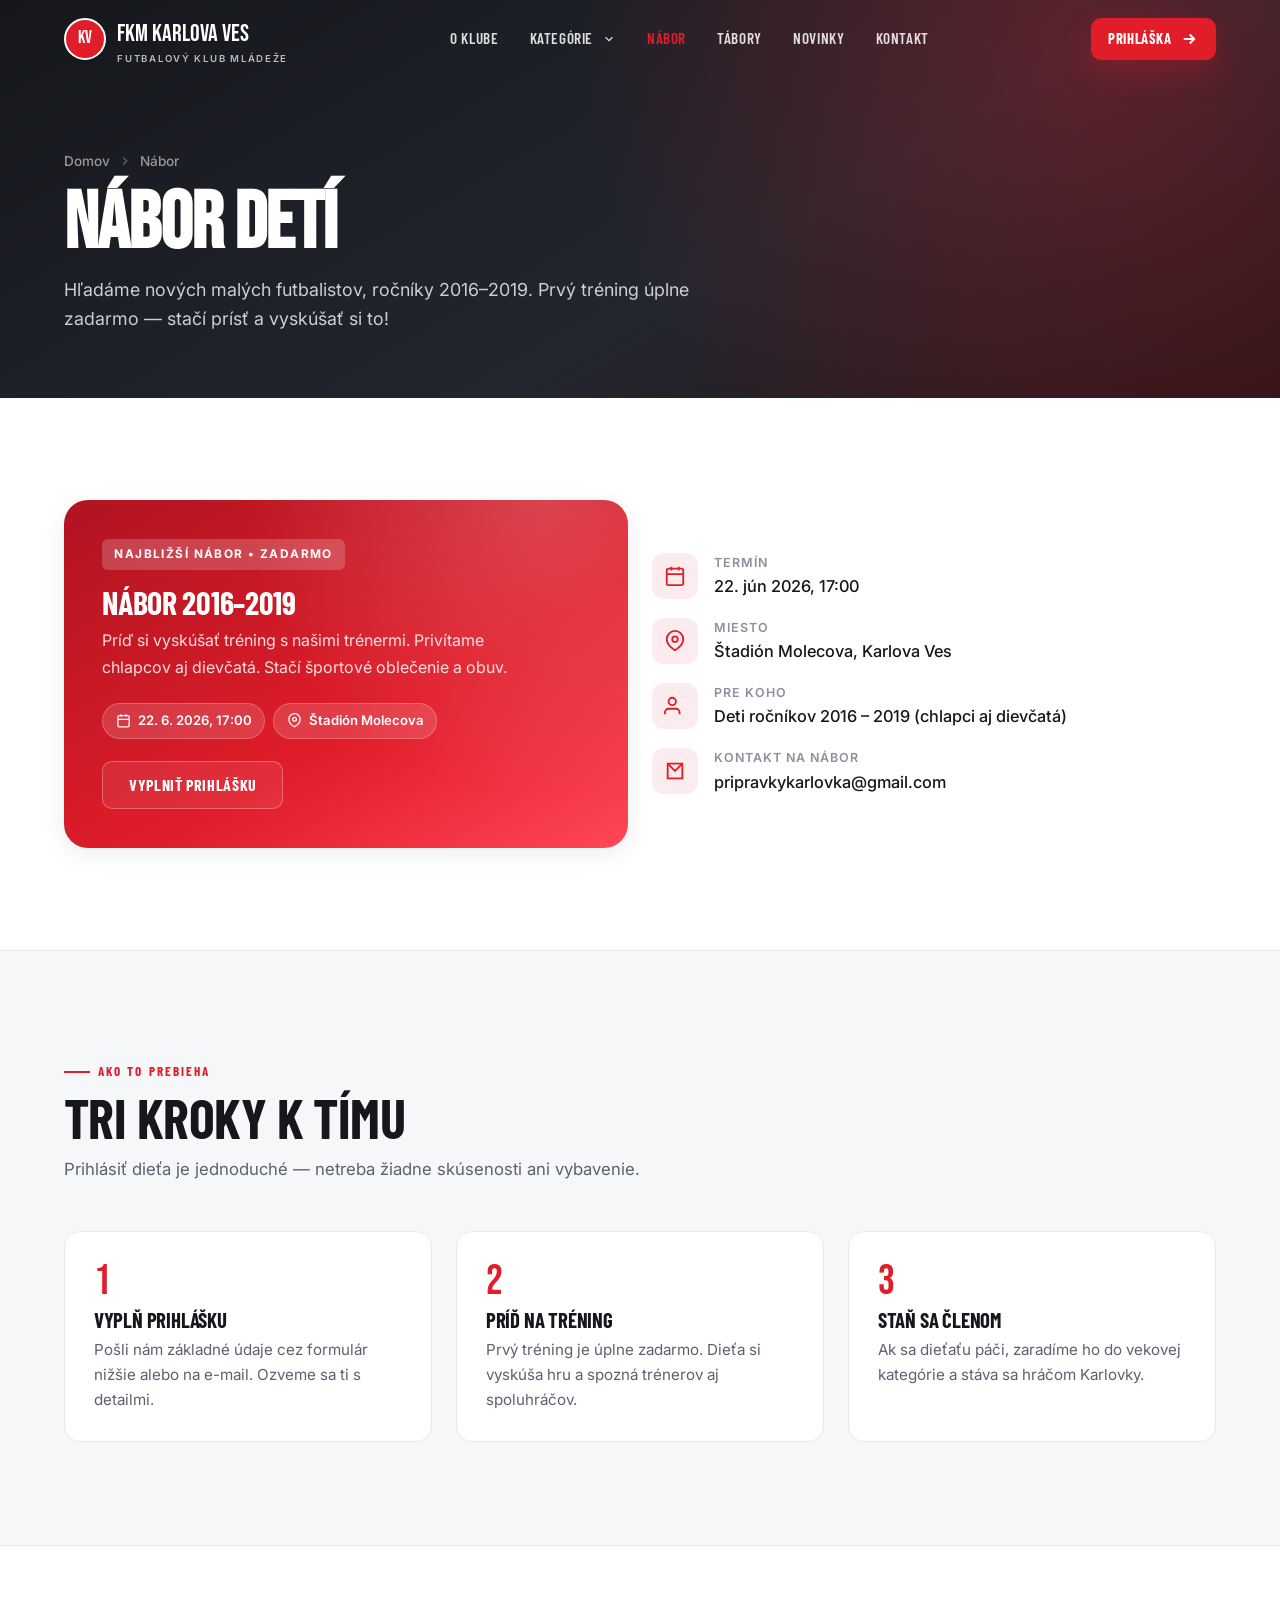
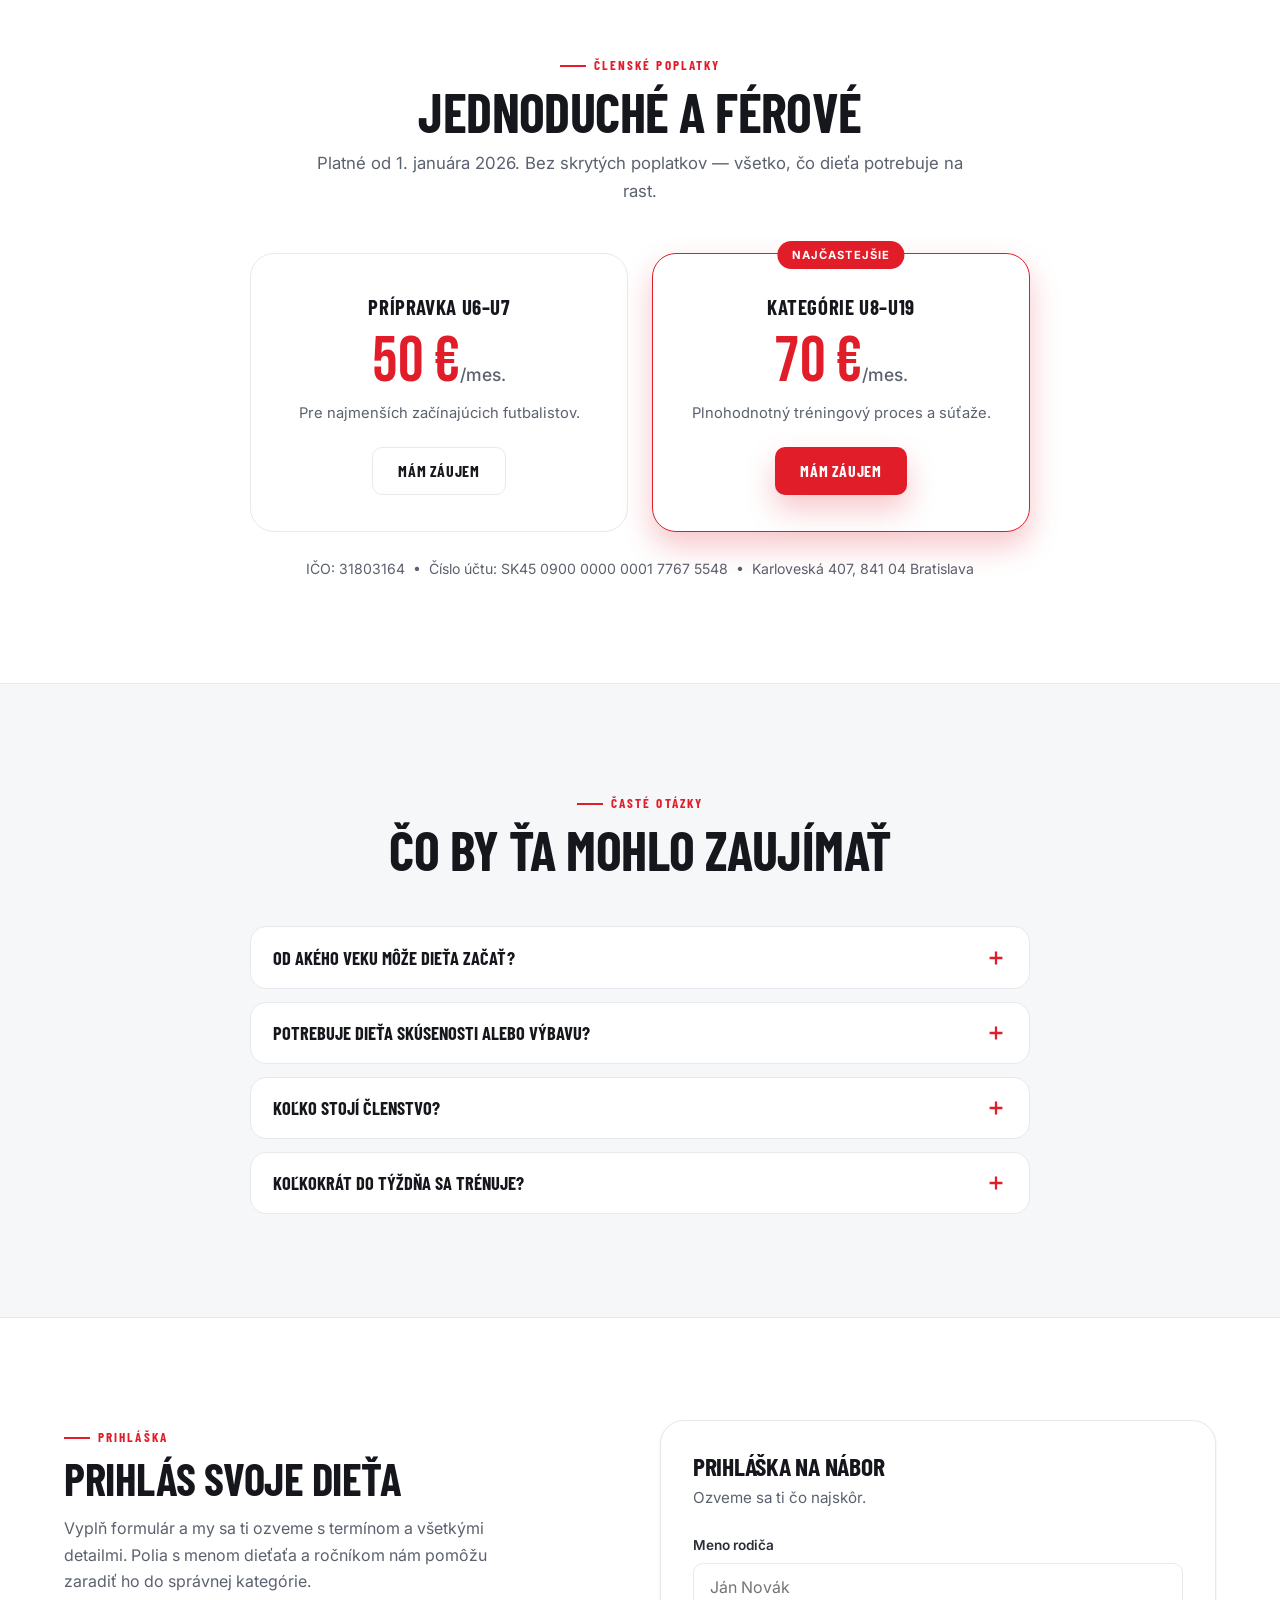
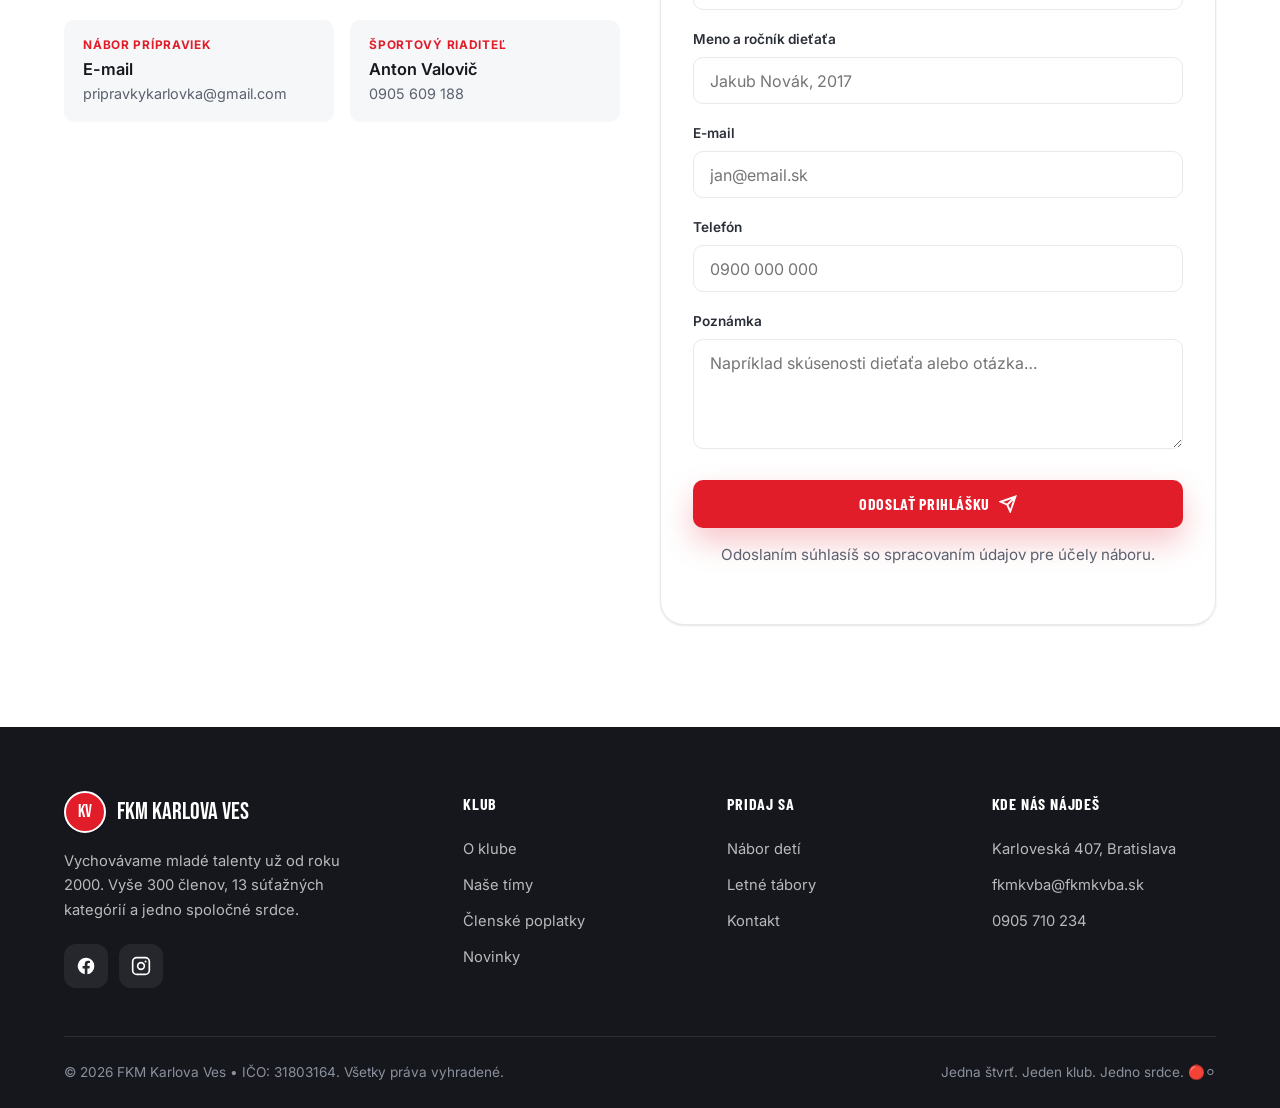
==== commit 6fb7f0ea: "Update menu" ====
--- a/nabor.html
+++ b/nabor.html
@@ -17,7 +17,7 @@
   <div class="container nav">
     <a href="index.html" class="brand" aria-label="FKM Karlova Ves – domov"><span class="crest">KV</span><span>FKM Karlova Ves<small>Futbalový klub mládeže</small></span></a>
     <nav class="nav-links" aria-label="Hlavná navigácia">
-      <a href="o-klube.html">O klube</a><a href="timy.html">Tímy</a><a href="nabor.html" class="active">Nábor</a><a href="tabory.html">Tábory</a><a href="novinky.html">Novinky</a><a href="kontakt.html">Kontakt</a>
+      <a href="o-klube.html">O klube</a><div class="nav-dropdown"><a href="timy.html" class="nav-dropdown-trigger">Kategórie<svg viewBox="0 0 24 24" fill="none" stroke="currentColor" stroke-width="2" style="width: 14px; height: 14px; margin-left: 4px;"><path d="M6 9l6 6 6-6"/></svg></a><div class="nav-dropdown-menu"><a href="kategoria-u6-u7.html">U6–U7 • Nábor</a><a href="kategoria-u8.html">U8 • Prípravka</a><a href="kategoria-u9.html">U9 • Prípravka</a><a href="kategoria.html">U10 • Prípravka</a><a href="kategoria-u11.html">U11 • Prípravka</a><div class="sep"></div><a href="kategoria-u12.html">U12 • Žiaci</a><a href="kategoria-u13.html">U13 • Žiaci</a><a href="kategoria-u14.html">U14 • Žiaci</a><a href="kategoria-u15.html">U15 • Žiaci</a><div class="sep"></div><a href="kategoria-u17.html">U17 • Dorast</a><a href="kategoria-u19.html">U19 • Dorast</a><div class="sep"></div><a href="kategoria-muzi.html">Muži • Senior</a></div></div><a href="nabor.html" class="active">Nábor</a><a href="tabory.html">Tábory</a><a href="novinky.html">Novinky</a><a href="kontakt.html">Kontakt</a>
     </nav>
     <div class="nav-cta nav-actions"><a href="#prihlaska" class="btn btn-primary">Prihláška <svg viewBox="0 0 24 24" fill="none" stroke="currentColor" stroke-width="2.5"><path d="M5 12h14M13 6l6 6-6 6"/></svg></a></div>
     <button class="burger" id="burger" aria-label="Otvoriť menu" aria-expanded="false"><svg viewBox="0 0 24 24" fill="none" stroke="currentColor" stroke-width="2"><path d="M4 7h16M4 12h16M4 17h16"/></svg></button>
--- a/css/styles.css
+++ b/css/styles.css
@@ -122,6 +122,49 @@
 .header.scrolled .nav-links a:hover{color:var(--red);background:var(--red-soft)}
 .nav-links a.active{color:var(--red)}
 .header.scrolled .nav-links a.active,.header.solid .nav-links a.active{color:var(--red);background:var(--red-soft)}
+/* Dropdown menu */
+.nav-dropdown{position:relative;display:flex;align-items:center}
+.nav-dropdown-trigger{display:flex;align-items:center;gap:.3rem;cursor:pointer;}
+.nav-dropdown:hover .nav-dropdown-trigger{color:#fff !important;background:rgba(255,255,255,.12) !important;}
+.header.scrolled .nav-dropdown:hover .nav-dropdown-trigger{color:var(--red) !important;background:var(--red-soft) !important;}
+.nav-dropdown-menu{
+  position:absolute;top:100%;left:-0.8rem;margin-top:0.6rem;
+  background:var(--bg-dark);border:1px solid rgba(255,255,255,.2);border-radius:var(--radius-lg);
+  padding:1.2rem 0;min-width:280px;
+  opacity:0;visibility:hidden;transform:translateY(-12px);
+  transition:opacity .3s var(--ease),visibility .3s var(--ease),transform .3s var(--ease),box-shadow .3s var(--ease);
+  z-index:100;box-shadow:0 20px 60px rgba(0,0,0,.3);
+}
+.nav-dropdown:hover .nav-dropdown-menu{opacity:1;visibility:visible;transform:translateY(0);box-shadow:0 25px 70px rgba(0,0,0,.4)}
+.nav-dropdown-menu a{
+  display:block;padding:0.75rem 1.4rem;color:rgba(255,255,255,.8);
+  font-size:0.88rem;font-weight:600;text-transform:none;letter-spacing:.01em;
+  transition:all .2s var(--ease);border:none;border-radius:0;
+  position:relative;overflow:hidden;
+}
+.nav-dropdown-menu a::before{
+  content:"";position:absolute;left:0;top:0;bottom:0;width:3px;
+  background:var(--red);transform:scaleY(0);transform-origin:center;
+  transition:transform .2s var(--ease);
+}
+.nav-dropdown-menu a:hover{
+  color:#fff;background:rgba(225,29,42,.15);padding-left:1.6rem;
+}
+.nav-dropdown-menu a:hover::before{transform:scaleY(1)}
+.header.solid .nav-dropdown-menu{background:#fff;border-color:rgba(225,29,42,.15);box-shadow:0 12px 40px rgba(20,23,28,.15)}
+.header.solid .nav-dropdown-menu a{color:var(--ink-2)}
+.header.solid .nav-dropdown-menu a:hover{color:var(--red);background:var(--red-soft)}
+.header.solid .nav-dropdown-menu a::before{background:var(--red)}
+.nav-dropdown-menu .sep{
+  height:1px;background:linear-gradient(to right,rgba(255,255,255,.05),rgba(255,255,255,.1),rgba(255,255,255,.05));
+  margin:.5rem 0;
+}
+.header.solid .nav-dropdown-menu .sep{background:linear-gradient(to right,rgba(225,29,42,.1),rgba(225,29,42,.15),rgba(225,29,42,.1))}
+.nav-dropdown-menu .group-label{
+  padding:0.4rem 1.4rem;font-size:0.75rem;font-weight:800;text-transform:uppercase;
+  color:rgba(255,255,255,.4);letter-spacing:.12em;margin-top:0.3rem;
+  display:none;
+}
 .nav-cta{display:flex;align-items:center;gap:.6rem}
 .nav-actions .btn{padding:.6rem 1.1rem;min-height:42px;font-size:.92rem}
 .burger{display:none;width:46px;height:46px;border-radius:10px;background:rgba(255,255,255,.12);color:#fff;place-items:center}
@@ -146,9 +189,18 @@
 
 /* ============ HERO (home) ============ */
 .hero{
-  position:relative;min-height:100svh;display:flex;align-items:center;
-  background:linear-gradient(160deg,#15171C 0%,#23262E 55%,#2C1417 100%);
-  color:#fff;overflow:hidden;padding-top:90px;
+  position: relative;
+  min-height: 100svh;
+  display: flex;
+  align-items: center;
+  /* Pridaná fotka na pozadie s tmavým filtrom pre čitateľnosť textu */
+  background: linear-gradient(rgba(21, 23, 28, 0.85), rgba(21, 23, 28, 0.85)), url('../karlovka-hero-image.png');
+  background-size: cover;
+  background-position: center;
+  background-repeat: no-repeat;
+  color: #fff;
+  overflow: hidden;
+  padding-top: 90px;
 }
 .hero::before{
   content:"";position:absolute;inset:0;
@@ -266,8 +318,8 @@
 .tab.active{background:var(--ink);color:#fff}
 .teams-grid{display:grid;grid-template-columns:repeat(4,1fr);gap:1rem}
 .team-card{
-  background:#fff;border:1px solid var(--line);border-radius:var(--radius);padding:1.5rem;
-  transition:transform .2s var(--ease),box-shadow .2s var(--ease),border-color .2s;position:relative;overflow:hidden;
+  display:block;background:#fff;border:1px solid var(--line);border-radius:var(--radius);padding:1.5rem;
+  transition:transform .2s var(--ease),box-shadow .2s var(--ease),border-color .2s;position:relative;overflow:hidden;cursor:pointer;
 }
 .team-card::before{content:"";position:absolute;top:0;left:0;width:100%;height:4px;background:var(--red);transform:scaleX(0);transform-origin:left;transition:transform .25s var(--ease)}
 .team-card:hover{transform:translateY(-4px);box-shadow:var(--shadow);border-color:transparent}
